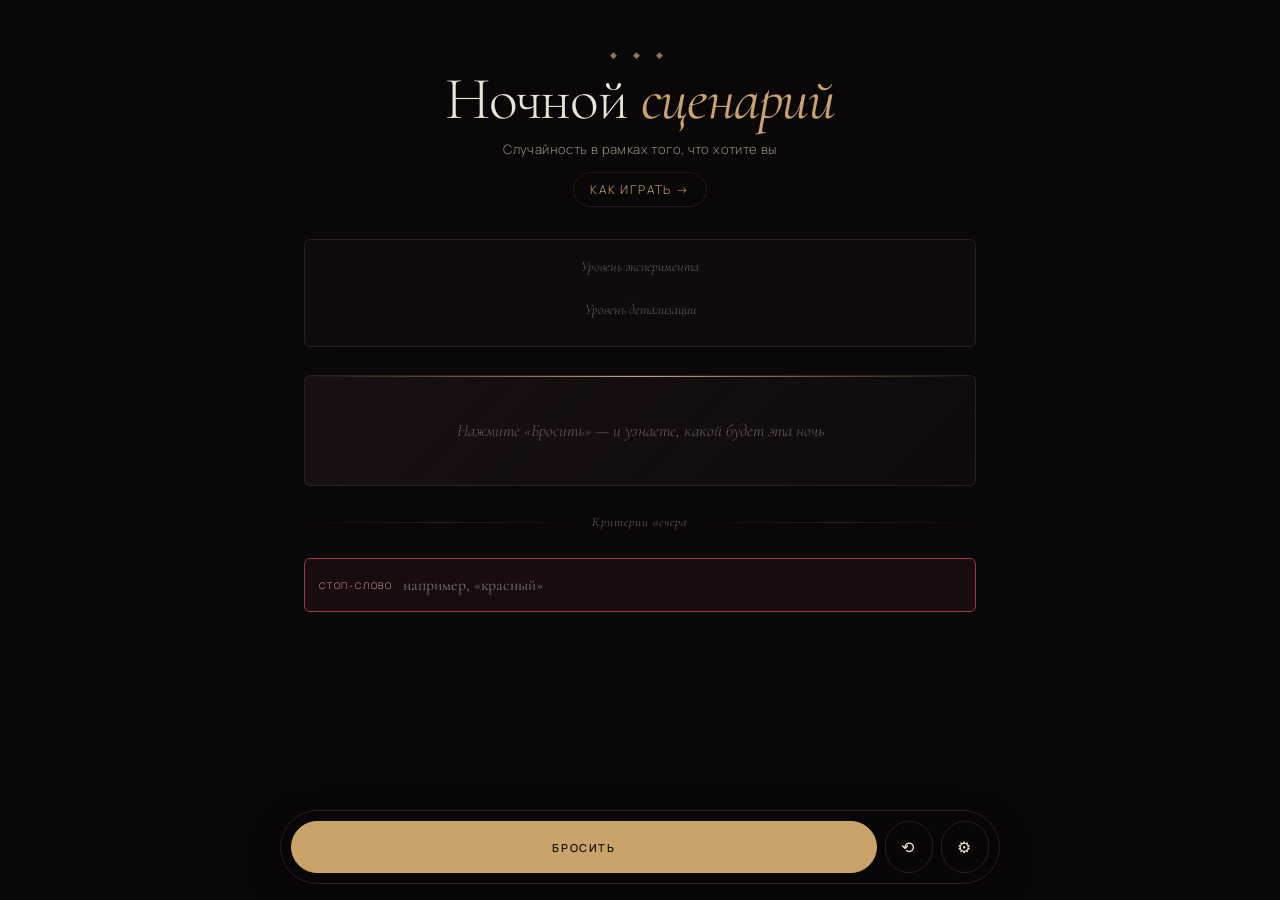
==== index.html @ 20d26749 "Rename main.html to index.html" ====
<!DOCTYPE html>
<html lang="ru">

<head>
    <meta charset="UTF-8">
    <meta name="viewport" content="width=device-width, initial-scale=1.0, viewport-fit=cover">
    <meta name="theme-color" content="#0a0708">
    <title>Ночной сценарий</title>
    <link rel="preconnect" href="https://fonts.googleapis.com">
    <link rel="preconnect" href="https://fonts.gstatic.com" crossorigin>
    <link
        href="https://fonts.googleapis.com/css2?family=Cormorant+Garamond:ital,wght@0,300;0,400;0,500;1,300;1,400&family=Manrope:wght@300;400;500;600&display=swap"
        rel="stylesheet">

    <link rel="stylesheet" href="style.css">
</head>

<body>

    <div class="wrap">
        <header class="head">
            <div class="ornament">◆ ◆ ◆</div>
            <h1 id="title">Ночной <em>сценарий</em></h1>
            <p class="sub">Случайность в рамках того, что хотите вы</p>
            <a href="help.html" class="help-link">Как играть →</a>
        </header>

        <div class="intensity">
            <div class="intensity-label">Уровень эксперимента</div>
            <div class="intensity-grid"></div>
            <div class="detail-label">Уровень детализации</div>
            <div class="detail-grid"></div>
        </div>

        <div id="result" class="result empty">Нажмите «Бросить» — и узнаете, какой будет эта ночь</div>

        <div class="section-label">Критерии вечера</div>
        <div class="criteria-list" id="criteriaList"></div>

        <div class="safe-word">
            <label>Стоп-слово</label>
            <input type="text" id="safeWord" placeholder="например, «красный»">
        </div>

        <div class="section-label" id="histLabel" style="display:none">История</div>
        <div class="saved-list" id="histList"></div>
    </div>

    <div class="controls">
        <button class="btn btn-primary" id="rollAll">Бросить</button>
        <button class="btn btn-icon" id="rollUnlocked" title="Перебросить незалоченное">⟲</button>
        <button class="btn btn-icon" id="adminBtn" title="Настройки">⚙</button>
    </div>

    <div class="modal" id="adminModal">
        <div class="modal-inner">
            <div class="modal-head">
                <h2>Настройка значений</h2>
                <button class="modal-close" id="closeAdmin">×</button>
            </div>
            <div class="modal-body">
                <p style="font-size:13px;color:var(--ink-dim);margin-bottom:14px;line-height:1.5">
                    Здесь решаешь, что может выпасть в каждом критерии. На главном экране показаны только названия —
                    содержимое скрыто.
                </p>
                <div class="admin-actions">
                    <button class="btn" id="enableAll">Включить всё</button>
                    <button class="btn" id="onlyEasy">Только лёгкое</button>
                    <button class="btn" id="resetSettings">Сброс</button>
                </div>
                <div id="adminContent"></div>
            </div>
        </div>
    </div>

    <div class="modal" id="poseModal">
        <div class="modal-inner pose-modal-inner">
            <div class="modal-head">
                <h2 id="poseModalTitle"></h2>
                <button class="modal-close" id="closePoseModal">×</button>
            </div>
            <div class="modal-body">
                <p id="poseModalDescription" class="pose-description"></p>
                <div id="poseModalTip" class="pose-tip" style="display:none">
                    <div class="pose-tip-label">Совет</div>
                    <p id="poseModalTipText"></p>
                </div>
            </div>
        </div>
    </div>

    <script src="public/script.js"></script>

</body>

</html>
---- style.css ----
:root {
    --bg: #0a0708;
    --bg-card: #14101199;
    --bg-card-solid: #1a1416;
    --line: #2a2024;
    --line-soft: #1f1a1c;
    --ink: #ede4d8;
    --ink-dim: #9a8c80;
    --ink-mute: #6b5d56;
    --accent: #c9a36a;
    --accent-soft: #c9a36a22;
    --rose: #9a3a4a;
    --green: #5a8a4a;
    --yellow: #d4a543;
    --safe-bottom: env(safe-area-inset-bottom, 0px);
}

* {
    box-sizing: border-box;
    margin: 0;
    padding: 0;
    -webkit-tap-highlight-color: transparent;
}

html,
body {
    background: var(--bg);
    color: var(--ink);
    font-family: 'Manrope', sans-serif;
    font-weight: 300;
    min-height: 100vh;
    overflow-x: hidden;
    -webkit-font-smoothing: antialiased;
}

body::before {
    content: "";
    position: fixed;
    inset: 0;
    z-index: -1;
    pointer-events: none;
    background:
        radial-gradient(ellipse at 20% 0%, #2a1418 0%, transparent 60%),
        radial-gradient(ellipse at 80% 100%, #1a1228 0%, transparent 60%);
}

.wrap {
    max-width: 720px;
    margin: 0 auto;
    padding: 32px 18px calc(160px + var(--safe-bottom));
}

.head {
    text-align: center;
    margin-bottom: 32px;
    -webkit-user-select: none;
    user-select: none;
}

.head .ornament {
    color: var(--accent);
    letter-spacing: .8em;
    font-size: 9px;
    margin-bottom: 10px;
    opacity: .7;
}

.head h1 {
    font-family: 'Cormorant Garamond', serif;
    font-weight: 300;
    font-size: clamp(38px, 9vw, 60px);
    letter-spacing: -.02em;
    line-height: .95;
    cursor: pointer;
}

.head h1 em {
    font-style: italic;
    color: var(--accent);
    font-weight: 400;
}

.head p.sub {
    margin-top: 12px;
    color: var(--ink-dim);
    font-size: 13px;
    letter-spacing: .03em;
}

.intensity {
    background: var(--bg-card);
    border: 1px solid var(--line);
    border-radius: 6px;
    padding: 18px 16px;
    margin-bottom: 28px;
    backdrop-filter: blur(20px);
}

.intensity-label {
    font-family: 'Cormorant Garamond', serif;
    font-style: italic;
    font-size: 14px;
    color: var(--ink-mute);
    text-align: center;
    margin-bottom: 12px;
}

.intensity-grid {
    display: grid;
    grid-template-columns: repeat(2, 1fr);
    gap: 6px;
    margin-bottom: 10px;
}

.detail-label {
    font-family: 'Cormorant Garamond', serif;
    font-style: italic;
    font-size: 14px;
    color: var(--ink-mute);
    text-align: center;
    margin-top: 14px;
    margin-bottom: 10px;
}

.detail-grid {
    display: grid;
    grid-template-columns: repeat(3, 1fr);
    gap: 6px;
}

.level-btn {
    background: transparent;
    border: 1px solid var(--line);
    color: var(--ink-dim);
    padding: 14px 4px;
    border-radius: 4px;
    font-family: 'Cormorant Garamond', serif;
    font-size: 16px;
    cursor: pointer;
    transition: all .2s ease;
}

.level-btn .dot {
    display: inline-block;
    width: 8px;
    height: 8px;
    border-radius: 50%;
    margin-right: 6px;
    vertical-align: middle;
}

.level-btn[data-level="easy"] .dot {
    background: var(--green);
}

.level-btn[data-level="medium"] .dot {
    background: var(--yellow);
}

.level-btn.active {
    color: var(--ink);
    background: var(--accent-soft);
    border-color: var(--accent);
}

.controls {
    position: fixed;
    bottom: calc(16px + var(--safe-bottom));
    left: 16px;
    right: 16px;
    z-index: 50;
    display: flex;
    gap: 8px;
    background: rgba(10, 7, 8, .92);
    backdrop-filter: blur(20px);
    -webkit-backdrop-filter: blur(20px);
    padding: 10px;
    border: 1px solid var(--line);
    border-radius: 100px;
    box-shadow: 0 12px 40px -10px rgba(0, 0, 0, .7);
    max-width: 720px;
    margin: 0 auto;
}

.btn {
    background: transparent;
    border: 1px solid var(--line);
    color: var(--ink);
    padding: 14px 18px;
    font-family: 'Manrope', sans-serif;
    font-size: 11px;
    font-weight: 500;
    letter-spacing: .15em;
    text-transform: uppercase;
    cursor: pointer;
    border-radius: 100px;
    flex: 1;
    transition: transform .15s ease, background-color .2s ease, border-color .2s ease, color .2s ease;
}

.btn:active {
    transform: scale(.97);
}

.btn-primary {
    background: var(--accent);
    color: #1a1010;
    border-color: var(--accent);
    font-weight: 600;
    flex: 2;
}

.btn-primary:active {
    background: #d4ad75;
}

.btn-icon {
    flex: 0 0 48px;
    padding: 14px 0;
    font-size: 16px;
}

.section-label {
    font-family: 'Cormorant Garamond', serif;
    font-style: italic;
    font-size: 13px;
    color: var(--ink-mute);
    letter-spacing: .08em;
    margin: 28px 0 12px;
    display: flex;
    align-items: center;
    gap: 12px;
    -webkit-user-select: none;
    user-select: none;
}

.section-label::before,
.section-label::after {
    content: "";
    flex: 1;
    height: 1px;
    background: linear-gradient(to right, transparent, var(--line), transparent);
}

.result {
    background: linear-gradient(135deg, #1a1014 0%, #14101280 100%);
    border: 1px solid var(--accent-soft);
    border-radius: 6px;
    padding: 24px 20px;
    margin-bottom: 24px;
    position: relative;
    overflow: hidden;
}

.result::before {
    content: "";
    position: absolute;
    top: 0;
    left: 0;
    right: 0;
    height: 1px;
    background: linear-gradient(to right, transparent, var(--accent), transparent);
}

.result.empty {
    text-align: center;
    color: var(--ink-mute);
    font-family: 'Cormorant Garamond', serif;
    font-style: italic;
    font-size: 17px;
    padding: 44px 20px;
}

.result-title {
    font-family: 'Cormorant Garamond', serif;
    font-size: 24px;
    color: var(--accent);
    margin-bottom: 18px;
    font-weight: 400;
}

.result-list {
    display: flex;
    flex-direction: column;
    gap: 14px;
}

.result-item {
    padding: 12px 0;
    border-bottom: 1px solid var(--line-soft);
    display: flex;
    align-items: flex-start;
    gap: 12px;
}

.result-item:last-child {
    border-bottom: none;
}

.result-item .body {
    flex: 1;
    min-width: 0;
}

.result-item .key {
    font-size: 10px;
    text-transform: uppercase;
    letter-spacing: .18em;
    color: var(--ink-mute);
    margin-bottom: 4px;
}

.result-item .val {
    font-family: 'Cormorant Garamond', serif;
    font-size: 18px;
    color: var(--ink);
    line-height: 1.3;
    word-wrap: break-word;
}

.result-item .lock {
    background: none;
    border: 1px solid var(--line);
    color: var(--ink-mute);
    cursor: pointer;
    font-size: 14px;
    padding: 0;
    width: 32px;
    height: 32px;
    flex-shrink: 0;
    border-radius: 50%;
    transition: color .2s, border-color .2s, transform .15s;
}

.result-item .lock:active {
    transform: scale(.9);
}

.result-item.locked .lock {
    color: var(--accent);
    border-color: var(--accent);
}

.criteria-list {
    display: flex;
    flex-direction: column;
    gap: 10px;
}

.crit,
.crit-range {
    background: var(--bg-card-solid);
    border: 1px solid var(--line);
    border-radius: 6px;
    padding: 14px 16px;
    transition: opacity .2s ease;
}

.crit {
    display: flex;
    align-items: center;
    gap: 12px;
}

.crit.disabled,
.crit-range.disabled {
    opacity: .4;
}

.crit-text {
    flex: 1;
    min-width: 0;
}

.crit-name {
    font-family: 'Cormorant Garamond', serif;
    font-size: 18px;
    font-weight: 500;
    color: var(--ink);
    line-height: 1.2;
}

.crit-sub {
    font-size: 10px;
    text-transform: uppercase;
    letter-spacing: .18em;
    color: var(--ink-mute);
    margin-top: 2px;
}

.range-head {
    display: flex;
    align-items: center;
    gap: 12px;
    margin-bottom: 6px;
}

.range-vals {
    display: flex;
    justify-content: space-between;
    font-size: 10px;
    color: var(--ink-mute);
    margin: 8px 0 6px;
    letter-spacing: .12em;
    text-transform: uppercase;
}

.range-vals strong {
    color: var(--accent);
    font-family: 'Cormorant Garamond', serif;
    font-size: 17px;
    font-weight: 500;
}

.range-row {
    display: flex;
    flex-direction: column;
    gap: 8px;
}

.toggle {
    position: relative;
    width: 44px;
    height: 26px;
    background: var(--line);
    border-radius: 26px;
    cursor: pointer;
    flex-shrink: 0;
    transition: background-color .25s ease;
}

.toggle::after {
    content: "";
    position: absolute;
    top: 2px;
    left: 2px;
    width: 22px;
    height: 22px;
    background: var(--ink-dim);
    border-radius: 50%;
    transition: left .25s ease, background-color .25s ease;
}

.toggle.on {
    background: var(--accent-soft);
}

.toggle.on::after {
    left: 20px;
    background: var(--accent);
}

input[type="range"] {
    -webkit-appearance: none;
    width: 100%;
    height: 2px;
    background: var(--line);
    outline: none;
}

input[type="range"]::-webkit-slider-thumb {
    -webkit-appearance: none;
    width: 18px;
    height: 18px;
    background: var(--accent);
    border-radius: 50%;
    cursor: pointer;
}

input[type="range"]::-moz-range-thumb {
    width: 18px;
    height: 18px;
    background: var(--accent);
    border-radius: 50%;
    cursor: pointer;
    border: none;
}

.saved-list {
    display: flex;
    flex-direction: column;
    gap: 6px;
}

.saved-item {
    background: var(--bg-card-solid);
    border: 1px solid var(--line);
    border-radius: 6px;
    padding: 12px 14px;
    display: flex;
    align-items: center;
    gap: 10px;
}

.saved-item .info {
    flex: 1;
    font-family: 'Cormorant Garamond', serif;
    font-size: 14px;
    color: var(--ink-dim);
    line-height: 1.3;
    overflow: hidden;
    display: -webkit-box;
    -webkit-line-clamp: 2;
    -webkit-box-orient: vertical;
}

.saved-item .date {
    font-size: 9px;
    color: var(--ink-mute);
    letter-spacing: .15em;
    text-transform: uppercase;
}

.icon-btn {
    background: none;
    border: 1px solid var(--line);
    color: var(--ink-dim);
    width: 32px;
    height: 32px;
    cursor: pointer;
    border-radius: 50%;
    font-size: 13px;
    flex-shrink: 0;
}

.safe-word {
    margin-top: 16px;
    background: rgba(154, 58, 74, .1);
    border: 1px solid var(--rose);
    padding: 12px 14px;
    border-radius: 6px;
    display: flex;
    align-items: center;
    gap: 10px;
}

.safe-word label {
    font-size: 9px;
    text-transform: uppercase;
    letter-spacing: .2em;
    color: #d49aa0;
    flex-shrink: 0;
}

.safe-word input {
    background: transparent;
    border: none;
    color: var(--ink);
    flex: 1;
    padding: 4px 0;
    min-width: 0;
    font-family: 'Cormorant Garamond', serif;
    font-size: 16px;
    outline: none;
}

@keyframes fadeUp {
    from {
        opacity: 0;
        transform: translateY(6px);
    }

    to {
        opacity: 1;
        transform: translateY(0);
    }
}

.animate-once {
    animation: fadeUp .35s ease both;
}

.modal {
    position: fixed;
    inset: 0;
    background: rgba(0, 0, 0, .85);
    backdrop-filter: blur(8px);
    z-index: 100;
    display: none;
    align-items: stretch;
    justify-content: center;
    padding: env(safe-area-inset-top, 0) 0 var(--safe-bottom);
}

.modal.open {
    display: flex;
}

.modal-inner {
    background: var(--bg);
    border: 1px solid var(--accent);
    width: 100%;
    max-width: 720px;
    margin: 12px;
    border-radius: 10px;
    overflow-y: auto;
    -webkit-overflow-scrolling: touch;
}

.modal-head {
    position: sticky;
    top: 0;
    background: var(--bg);
    padding: 16px 18px;
    z-index: 2;
    display: flex;
    align-items: center;
    justify-content: space-between;
    border-bottom: 1px solid var(--line);
}

.modal-head h2 {
    font-family: 'Cormorant Garamond', serif;
    font-weight: 400;
    font-size: 22px;
    color: var(--accent);
}

.modal-close {
    background: transparent;
    border: 1px solid var(--line);
    color: var(--ink);
    width: 36px;
    height: 36px;
    border-radius: 50%;
    font-size: 18px;
    cursor: pointer;
}

.modal-body {
    padding: 16px 18px 32px;
}

.admin-cat {
    margin-bottom: 12px;
    background: var(--bg-card-solid);
    border: 1px solid var(--line);
    border-radius: 8px;
    overflow: hidden;
}

.admin-cat-head {
    padding: 14px 16px;
    display: flex;
    align-items: center;
    gap: 12px;
    background: rgba(255, 255, 255, .02);
    cursor: pointer;
    -webkit-user-select: none;
    user-select: none;
}

.admin-cat-head .name {
    flex: 1;
    font-family: 'Cormorant Garamond', serif;
    font-size: 18px;
    color: var(--ink);
}

.admin-cat-head .count {
    font-size: 10px;
    color: var(--ink-mute);
    letter-spacing: .1em;
    text-transform: uppercase;
}

.admin-cat-head .chev {
    color: var(--ink-mute);
    transition: transform .2s;
}

.admin-cat.open .chev {
    transform: rotate(90deg);
}

.admin-cat-body {
    display: none;
    padding: 4px 4px 12px;
}

.admin-cat.open .admin-cat-body {
    display: block;
}

.admin-val {
    display: flex;
    align-items: center;
    gap: 10px;
    padding: 10px 14px;
    border-bottom: 1px solid var(--line-soft);
}

.admin-val:last-child {
    border-bottom: none;
}

.admin-val .val-name {
    flex: 1;
    font-size: 14px;
    color: var(--ink-dim);
    line-height: 1.3;
}

.admin-val.active .val-name {
    color: var(--ink);
}

.admin-val .level-pill {
    display: inline-block;
    font-size: 8px;
    padding: 2px 6px;
    border-radius: 100px;
    text-transform: uppercase;
    letter-spacing: .1em;
    margin-right: 4px;
    font-weight: 600;
    flex-shrink: 0;
}

.level-pill[data-level="easy"] {
    background: rgba(90, 138, 74, .2);
    color: #8bb87a;
}

.level-pill[data-level="medium"] {
    background: rgba(212, 165, 67, .2);
    color: #d4a543;
}

.admin-actions {
    display: flex;
    gap: 8px;
    margin-bottom: 14px;
    flex-wrap: wrap;
}

.admin-actions .btn {
    flex: 1;
    padding: 12px 12px;
    font-size: 10px;
}

@media (min-width: 768px) {
    .wrap {
        padding: 48px 24px calc(160px + var(--safe-bottom));
    }
}
.help-link {
  display: inline-block;
  background: none;
  color: var(--accent);
  font-family: 'Manrope', sans-serif;
  font-size: 12px;
  letter-spacing: .15em;
  text-transform: uppercase;
  cursor: pointer;
  margin-top: 14px;
  padding: 8px 16px;
  border: 1px solid var(--accent-soft);
  border-radius: 100px;
  text-decoration: none;
  transition: background-color .2s, border-color .2s, transform .15s;
}
.help-link:hover { background: var(--accent-soft); border-color: var(--accent); }
.help-link:active { transform: scale(.97); }
/* ============ HELP PAGE ============ */
.help-page {
  position: fixed;
  inset: 0;
  background: var(--bg);
  z-index: 200;
  overflow-y: auto;
  -webkit-overflow-scrolling: touch;
  display: none;
  padding-bottom: var(--safe-bottom);
}
.help-page.open { display: block; }
.help-page::before {
  content: ""; position: fixed; inset: 0; z-index: -1; pointer-events: none;
  background:
    radial-gradient(ellipse at 20% 0%, #2a1418 0%, transparent 60%),
    radial-gradient(ellipse at 80% 100%, #1a1228 0%, transparent 60%);
}

.help-head {
  position: sticky; top: 0;
  background: rgba(10,7,8,.92);
  backdrop-filter: blur(20px);
  -webkit-backdrop-filter: blur(20px);
  padding: 14px 18px;
  border-bottom: 1px solid var(--line);
  display: flex; align-items: center; gap: 14px;
  z-index: 5;
}
.help-back {
  background: transparent;
  border: 1px solid var(--line);
  color: var(--ink);
  width: 38px; height: 38px;
  border-radius: 50%;
  font-size: 22px; line-height: 1;
  cursor: pointer;
  display: flex; align-items: center; justify-content: center;
  padding-bottom: 3px;
  transition: border-color .2s, color .2s, transform .15s;
}
.help-back:active { transform: scale(.92); }
.help-back:hover { border-color: var(--accent); color: var(--accent); }
.help-head h2 {
  font-family: 'Cormorant Garamond', serif;
  font-weight: 400;
  font-size: 24px;
  color: var(--accent);
  letter-spacing: -.01em;
}

.help-body {
  max-width: 720px;
  margin: 0 auto;
  padding: 24px 20px 60px;
}

.help-section { margin-bottom: 32px; }
.help-section h3 {
  font-family: 'Cormorant Garamond', serif;
  font-weight: 500;
  font-size: 22px;
  color: var(--ink);
  margin-bottom: 10px;
  letter-spacing: -.01em;
  position: relative;
  padding-left: 16px;
}
.help-section h3::before {
  content: "◆";
  color: var(--accent);
  position: absolute;
  left: 0;
  font-size: 10px;
  top: 8px;
}
.help-section p {
  color: var(--ink-dim);
  font-size: 15px;
  line-height: 1.6;
  margin-bottom: 10px;
}
.help-section p:last-child { margin-bottom: 0; }
.help-section b { color: var(--ink); font-weight: 500; }
.help-section ul { list-style: none; margin: 12px 0; padding: 0; }
.help-section ul li {
  display: flex; align-items: center; gap: 10px;
  font-size: 15px; color: var(--ink-dim);
  padding: 6px 0;
}
.help-section .dot {
  display: inline-block;
  width: 10px; height: 10px;
  border-radius: 50%;
  flex-shrink: 0;
}
.help-section .dot-easy { background: var(--green); }
.help-section .dot-medium { background: var(--yellow); }

.help-section--accent {
  background: linear-gradient(135deg, #1a1014 0%, #14101280 100%);
  border: 1px solid var(--accent-soft);
  border-radius: 8px;
  padding: 20px;
  position: relative;
}
.help-section--accent::before {
  content: ""; position: absolute; top: 0; left: 0; right: 0; height: 1px;
  background: linear-gradient(to right, transparent, var(--accent), transparent);
}
.help-section--accent h3 { padding-left: 18px; margin-bottom: 8px; }

.help-cta {
  display: block;
  width: 100%;
  margin-top: 24px;
  padding: 18px;
  background: var(--accent);
  color: #1a1010;
  border: none;
  border-radius: 100px;
  font-family: 'Manrope', sans-serif;
  font-weight: 600;
  font-size: 12px;
  letter-spacing: .2em;
  text-transform: uppercase;
  cursor: pointer;
  transition: background-color .2s, transform .15s;
}
.help-cta:active { transform: scale(.97); }
.help-cta:hover { background: #d4ad75; }

/* Кнопка-ссылка в шапке */
.help-link {
  background: none;
  color: var(--accent);
  font-family: 'Manrope', sans-serif;
  font-size: 12px;
  letter-spacing: .15em;
  text-transform: uppercase;
  cursor: pointer;
  margin-top: 14px;
  padding: 8px 16px;
  border: 1px solid var(--accent-soft);
  border-radius: 100px;
  transition: background-color .2s, border-color .2s, transform .15s;
}
.help-link:hover { background: var(--accent-soft); border-color: var(--accent); }
.help-link:active { transform: scale(.97); }

/* Скрываем основной интерфейс пока открыт хелп */
body.help-open > .wrap,
body.help-open > .controls,
body.help-open > .modal { display: none !important; }

/* WARN block в результате */
.result-warnings {
  margin-top: 18px;
  padding: 14px 16px;
  background: rgba(212, 165, 67, 0.08);
  border: 1px solid rgba(212, 165, 67, 0.3);
  border-radius: 6px;
}
.result-warnings .warn-title {
  font-family: 'Cormorant Garamond', serif;
  font-style: italic;
  font-size: 13px;
  color: var(--yellow, #d4a543);
  margin-bottom: 8px;
  letter-spacing: .05em;
}
.result-warnings ul {
  list-style: none;
  padding: 0;
  margin: 0;
}
.result-warnings li {
  font-size: 13px;
  color: var(--ink-dim);
  line-height: 1.5;
  padding: 4px 0 4px 16px;
  position: relative;
}
.result-warnings li::before {
  content: "▸";
  position: absolute;
  left: 0;
  color: var(--yellow, #d4a543);
  font-size: 10px;
}

/* ── Позы: строки с иконкой ────────────────────────────── */
.pose-row {
  display: flex;
  align-items: center;
  gap: 7px;
  line-height: 1.5;
}

.pose-row + .pose-row {
  margin-top: 4px;
}

.pose-info {
  display: inline-flex;
  align-items: center;
  justify-content: center;
  flex-shrink: 0;
  width: 20px;
  height: 20px;
  border-radius: 50%;
  border: 1px solid var(--line);
  background: transparent;
  color: var(--ink-mute);
  font-size: 12px;
  cursor: pointer;
  padding: 0;
  transition: color .15s, border-color .15s, background .15s;
  line-height: 1;
}

.pose-info:hover {
  color: var(--accent);
  border-color: var(--accent);
  background: var(--accent-soft);
}

/* ── Модалка позы ─────────────────────────────────────── */
.pose-modal-inner {
  align-self: flex-end;
  margin: 0 0 var(--safe-bottom);
  border-radius: 14px 14px 0 0;
  max-height: 70vh;
}

.pose-description {
  font-size: 15px;
  color: var(--ink-dim);
  line-height: 1.65;
  margin: 0;
}

.pose-tip {
  background: var(--accent-soft);
  border-radius: 6px;
  padding: 14px 16px;
  margin-top: 16px;
}

.pose-tip-label {
  font-family: 'Cormorant Garamond', serif;
  font-style: italic;
  font-size: 11px;
  color: var(--ink-mute);
  text-transform: uppercase;
  letter-spacing: .08em;
  margin-bottom: 6px;
}

.pose-tip p {
  font-size: 14px;
  color: var(--ink-dim);
  line-height: 1.55;
  margin: 0;
}
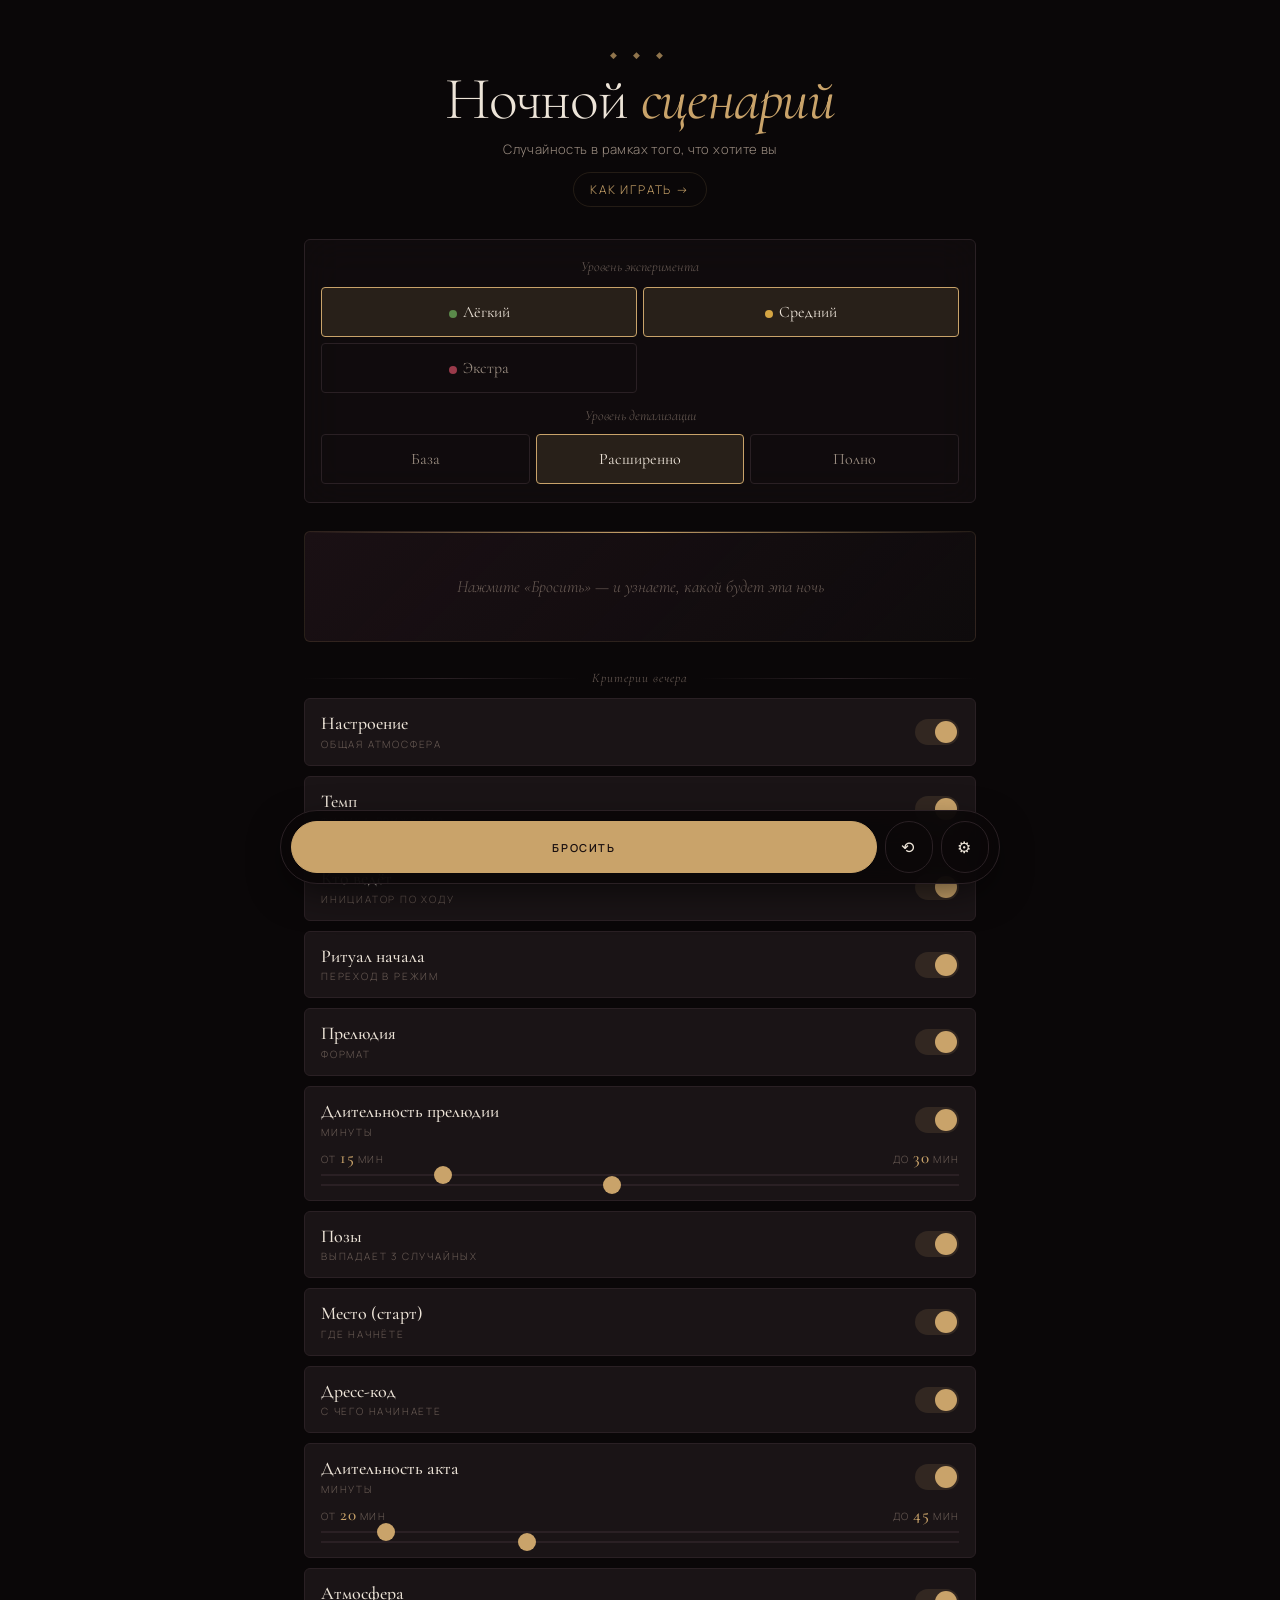
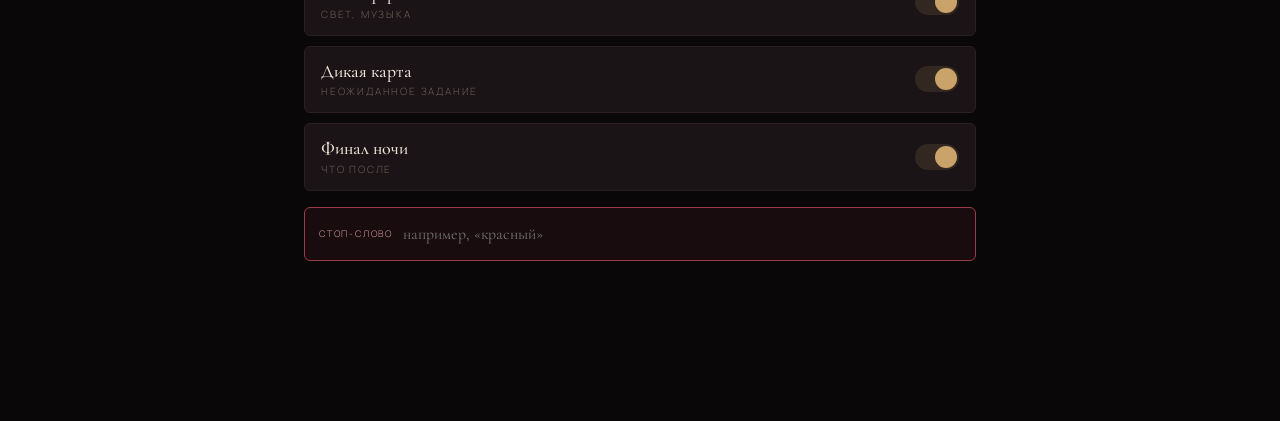
==== commit 311d6fd5: "Update index.html" ====
--- a/index.html
+++ b/index.html
@@ -89,7 +89,7 @@
         </div>
     </div>
 
-    <script src="public/script.js"></script>
+    <script src="script.js"></script>
 
 </body>
 
